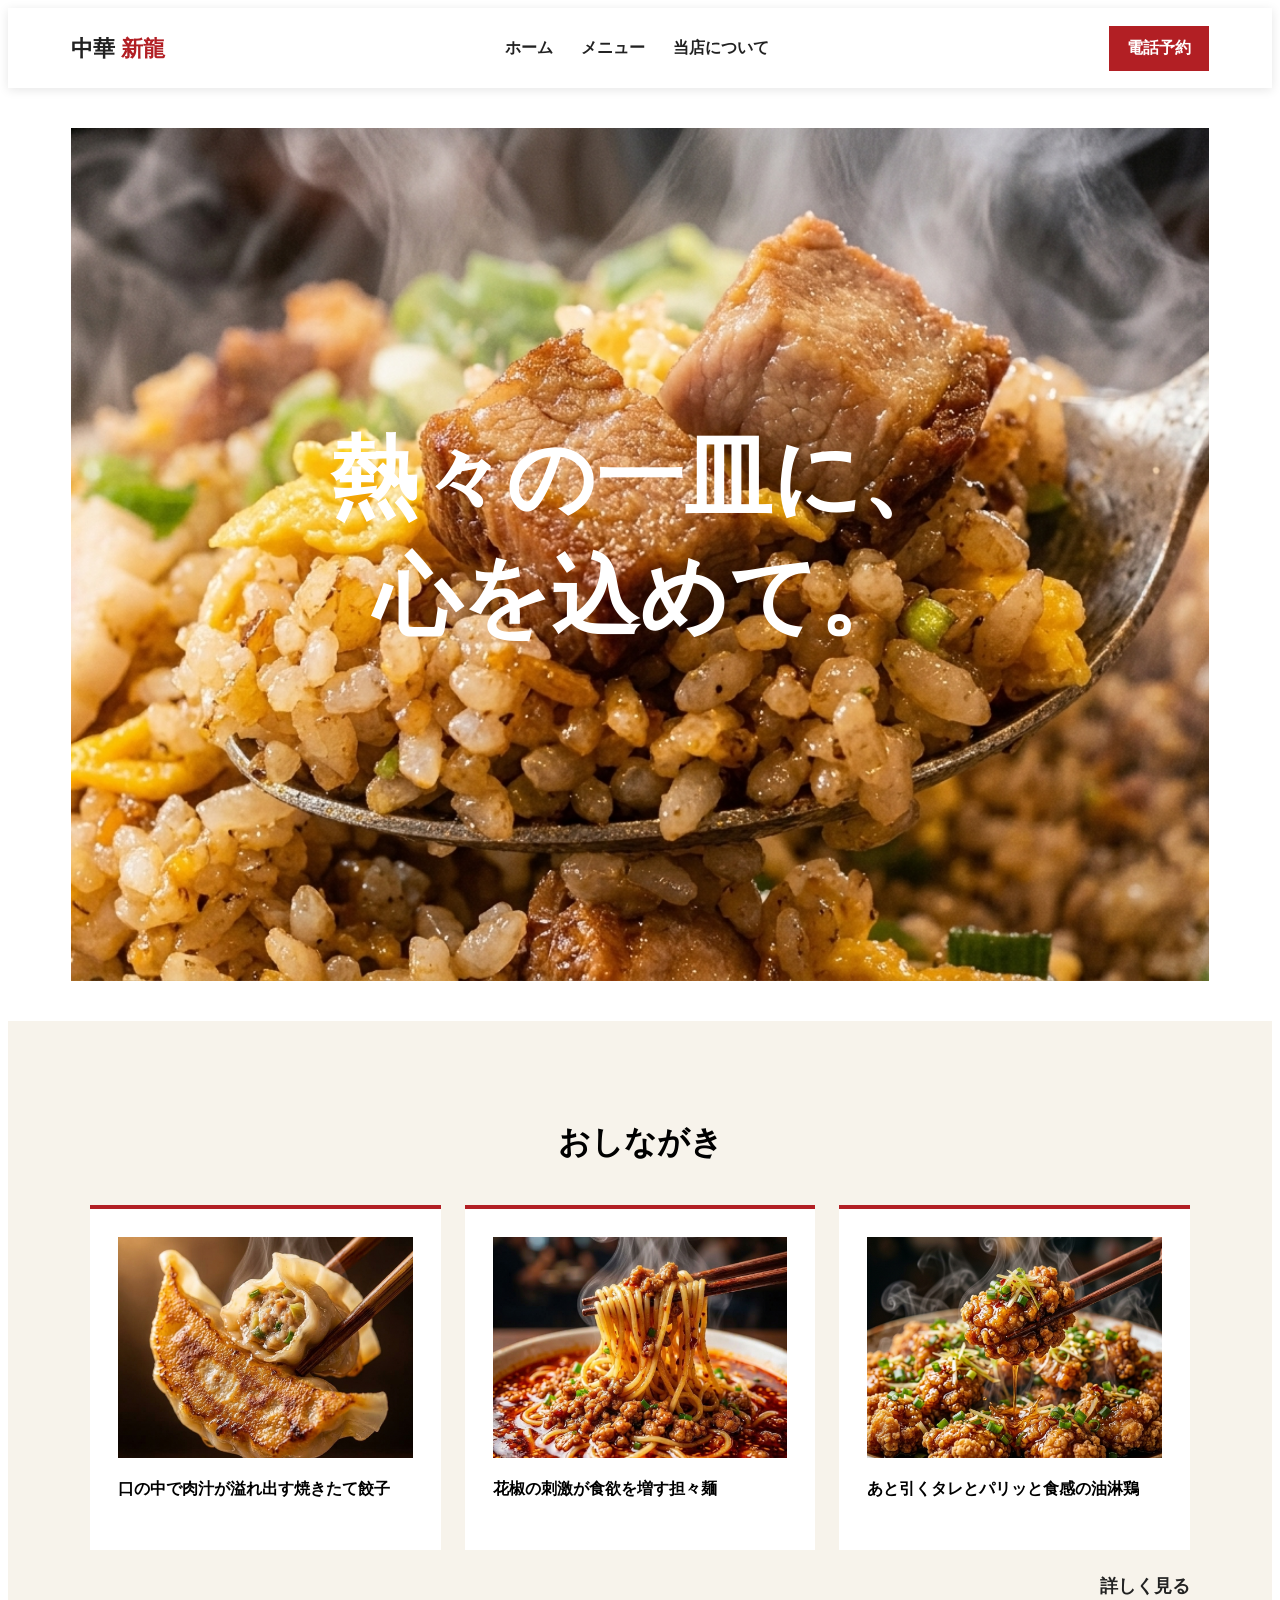
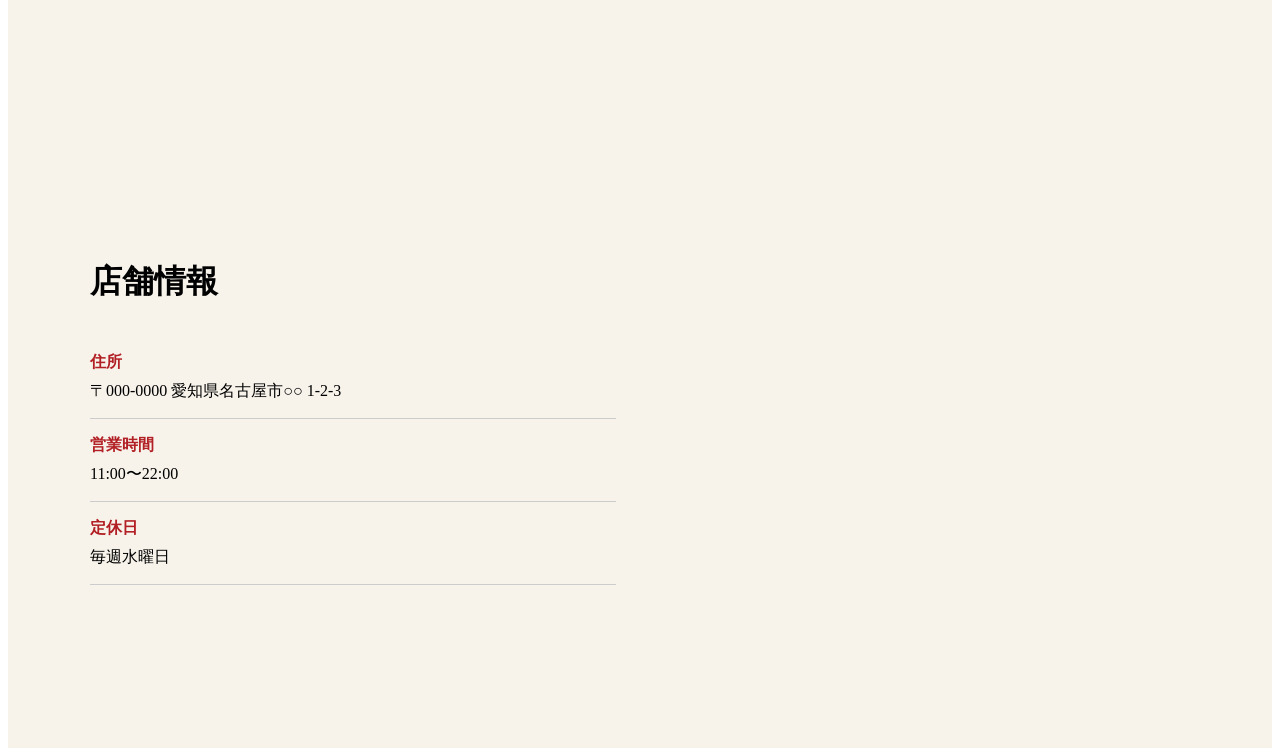
==== index.html @ a062f975 "style:「詳しく見る」を調整" ====
<!doctype html>
<html lang="ja">
  <head>
    <meta charset="UTF-8" />
    <meta name="viewport" content="width=device-width, initial-scale=1.0" />
    <title>umaichihanten</title>
    <link rel="stylesheet" href="./style.css" />
  </head>
  <body>
<header class="header">
  <div class="header__inner">
    <a class="header__logo" href="index.html">
      中華 <span>新龍</span>
    </a>

    <nav class="header__nav" aria-label="メインメニュー">
      <ul>
        <li><a href="index.html">ホーム</a></li>
        <li><a href="menu.html">メニュー</a></li>
        <li><a href="about.html">当店について</a></li>
      </ul>
    </nav>

     <a class="header__button" href="tel:0000000000">電話予約</a>
  </div>
</header>

    <section class="hero">
      <img
        class="hero__image"
        src="images/hero-chinese-food.jpeg"
        alt="湯気が立つ圧倒的チャーハン"
      />

      <div class="hero__content">
        <h1 class="hero__title">熱々の一皿に、<br />心を込めて。</h1>
      </div>
    </section>

    <section class="news" aria-labelledby="news-title">
      <div class="news__inner">
        <div class="news__heading">
          <h2 id="news-title">おしながき</h2>
        </div>

        <div class="news__list">
          <article class="news-card">
            <img
              class="news-card__image"
              src="images/card-gyoza.jpeg"
              alt="焼きたて餃子"
            />
            <p class="news-card__meta">
              <!-- <time datetime="2026-09-19">2026.09.19</time> -->
            </p>
            <h4>口の中で肉汁が溢れ出す焼きたて餃子</h4>
          </article>

          <article class="news-card">
            <img
              class="news-card__image"
              src="images/card-ramen.jpeg"
              alt="一番人気!!担々麺"
            />
            <p class="news-card__meta">
              <!-- <time datetime="2026-09-10">2026.09.10</time> -->
            </p>
            <h4>花椒の刺激が食欲を増す担々麺</h4>
          </article>

          <article class="news-card">
            <img
              class="news-card__image"
              src="images/card-yurinchi.jpeg"
              alt="タレが滴る油淋鶏"
            />
            <p class="news-card__meta">
              <!-- <time datetime="2026-09-01">2026.09.01</time> -->
            </p>
            <h4>あと引くタレとパリッと食感の油淋鶏</h4>
          </article>

        </div>
        <a href="#" class="news-list__more">詳しく見る</a>
        
      </div>
    </section>

    <section class="access" id="access">
      <div class="access__inner">
        <div class="access__info">
          <h2>店舗情報</h2>

           <dl>
        <div>
          <dt>住所</dt>
          <dd>〒000-0000 愛知県名古屋市○○ 1-2-3</dd>
        </div>

        <div>
          <dt>営業時間</dt>
          <dd>11:00〜22:00</dd>
        </div>

        <div>
          <dt>定休日</dt>
          <dd>毎週水曜日</dd>
        </div>
      </dl>
    </div>

    <div class="access__map">
      <iframe src="https://www.google.com/maps/embed?pb=!1m18!1m12!1m3!1d3261.426566615952!2d136.87895661022674!3d35.17091935772636!2m3!1f0!2f0!3f0!3m2!1i1024!2i768!4f13.1!3m3!1m2!1s0x600376e794d78b89%3A0x81f7204bf8261663!2z5ZCN5Y-k5bGL6aeF!5e0!3m2!1sja!2sjp!4v1790113007661!5m2!1sja!2sjp"
      width="600" height="450" style="border:0;" allowfullscreen="" loading="lazy" referrerpolicy="strict-origin-when-cross-origin"></iframe>
    </div>
  </div>
</section>

        </div>
      </div>
    </section>
  </body>
</html>
---- style.css ----
.hero {
 position: relative;
  width: min(90%); 
  aspect-ratio: 4 / 3;
  margin: 40px auto;
  overflow: hidden;
  color: #fff;
  text-align: center;
}


.hero__image {
  position: absolute;
  inset: 0;
  width: 100%;
  height: 100%;
  object-fit: cover;
}

.hero__content {
  position: absolute;
  inset: 0;
  z-index: 2;
  display: grid;
  place-content: center;
  padding: 24px;
  text-align: center;
}

.hero__title {
  margin: 0 0 32px;
  font-size: clamp(2.5rem, 7vw, 5.5rem);
  line-height: 1.35;
}

.news {
  padding: 100px 0;
  background: #f7f3eb;
}

.news__inner {
  width: min(90%, 1100px);
  margin: 0 auto;
}

.news__heading {
  margin-bottom: 40px;
  text-align: center;
}

.news__en {
  margin: 0 0 8px;
  color: #b21f24;
  font-size: 0.9rem;
  font-weight: bold;
  letter-spacing: 0.15em;
}

.news__heading h2 {
  margin: 0;
  font-size: 2rem;
}

.news__list {
  display: grid;
  grid-template-columns: repeat(3, 1fr);
  gap: 24px;
}

.news-card {
  padding: 28px;
  background: #fff;
  border-top: 4px solid #b21f24;
  overflow: hidden; /* 画像がカードからはみ出さないようにする */
}

.news-card__meta {
  display: flex;
  gap: 12px;
  margin: 0 0 16px;
  color: #777;
  font-size: 0.85rem;
}

.news-card__meta span {
  color: #b21f24;
  font-weight: bold;
}

.news-card h3 {
  margin: 0 0 24px;
  font-size: 1.15rem;
  line-height: 1.7;
}

.news-card__image {
  display: block;
  width: 100%;
  aspect-ratio: 4 / 3;
  object-fit: cover;
   transition: transform 0.4s ease;
}

.news-card:hover .news-card__image {
  transform: scale(1.08);
}

.news-card__body {
  padding: 28px;
}

@media (max-width: 768px) {
  .news {
    padding: 64px 0;
  }

  .news__list {
    grid-template-columns: 1fr;
  }
}

.access{
  padding: 100px 0;
  background: #f7f3eb;
}

.access__inner {
  display: grid;
   grid-template-columns: 1fr 1fr;
  gap: 48px;
  align-items: center;
  width: min(90%, 1100px);
  margin: 0 auto;
}

.access__info h2 {
  margin: 0 0 32px;
  font-size: 2rem;
}

.access__info dl {
  margin: 0;
}

.access__info dl div {
  padding: 16px 0;
  border-bottom: 1px solid #ccc;
}

.access__info dt {
  margin-bottom: 8px;
  color: #b21f24;
  font-weight: bold;
}

.access__info dd {
  margin: 0;
}

.access__map iframe {
  display: block;
  width: 100%;
  aspect-ratio: 4 / 3;
  border: 0;
}

@media (max-width: 768px) {
  .access {
    padding: 64px 0;
  }

  .access__inner {
    grid-template-columns: 1fr;
    gap: 32px;
  }
}

.header{
  position: sticky;
  top: 0;
  z-index: 1000;

  background: rgba(255, 255, 255, 0.95);
  box-shadow: 0 2px 10px rgba(0, 0, 0, 0.1);
}

.header__inner {
  display: flex;
  align-items: center;
  justify-content: space-between;

  width: min(90%, 1200px);
  min-height: 80px;
  margin: 0 auto;
}

.header__logo{
  color: #222;
  font-size: 1.4rem;
  font-weight: bold;
  text-decoration: none;
}

.header__logo span{
  color: #b21f24;
}

.header__nav ul{
  display: flex;
  gap: 28px;
  margin: 0;
  padding: 0;
  list-style: none;
}

.header__nav a {
  color: #222;
  font-weight: bold;
  text-decoration: none;
}

.header__nav a:hover {
  color: #b21f24;
}

.header__button{
  padding:12px 18px;
  background: #b21f24;
  color: #fff;
  font-weight: bold;
  text-decoration: none;
}

.news-list__more{
  display: block;
  text-align: right;
  margin-top: 24px;
  font-size: 1.1rem;
  color: #222;
  font-weight: bold;
  text-decoration: none;
}

.news-list__more:hover {
  color: #b21f24;
}
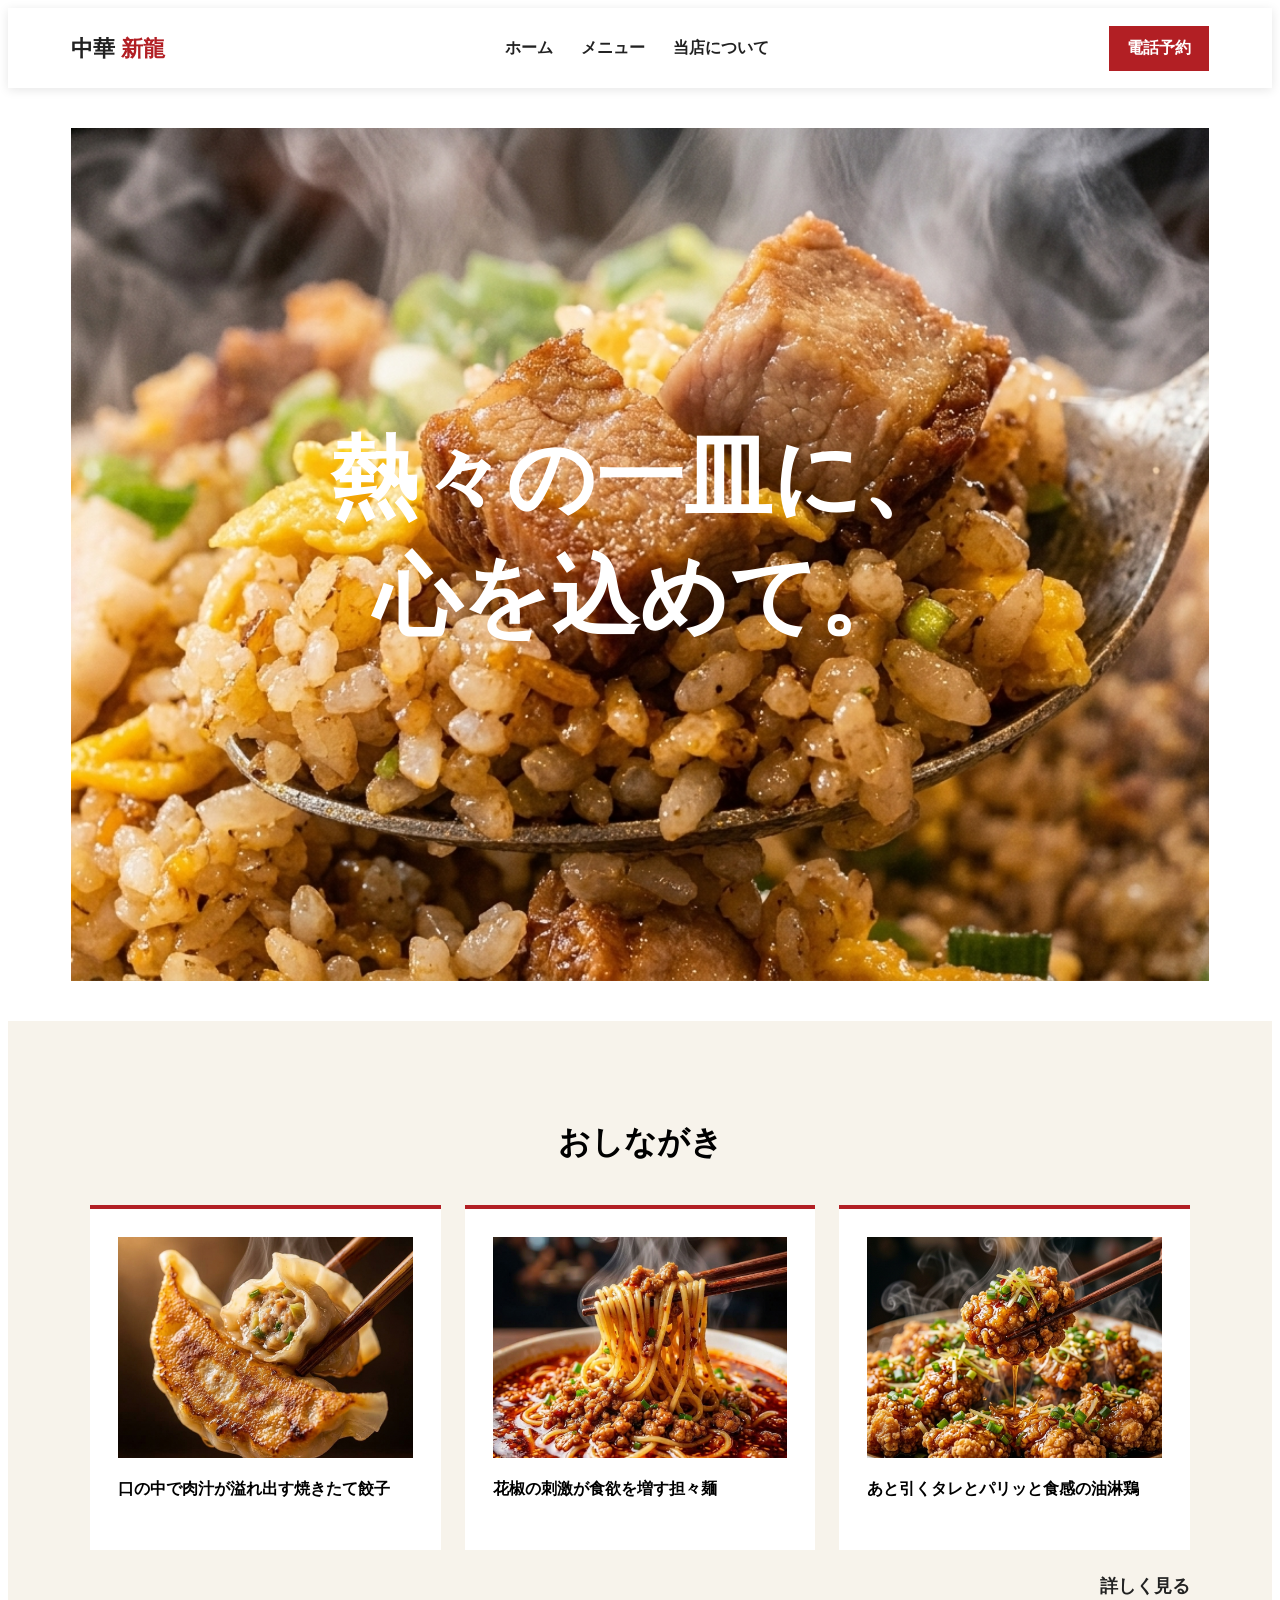
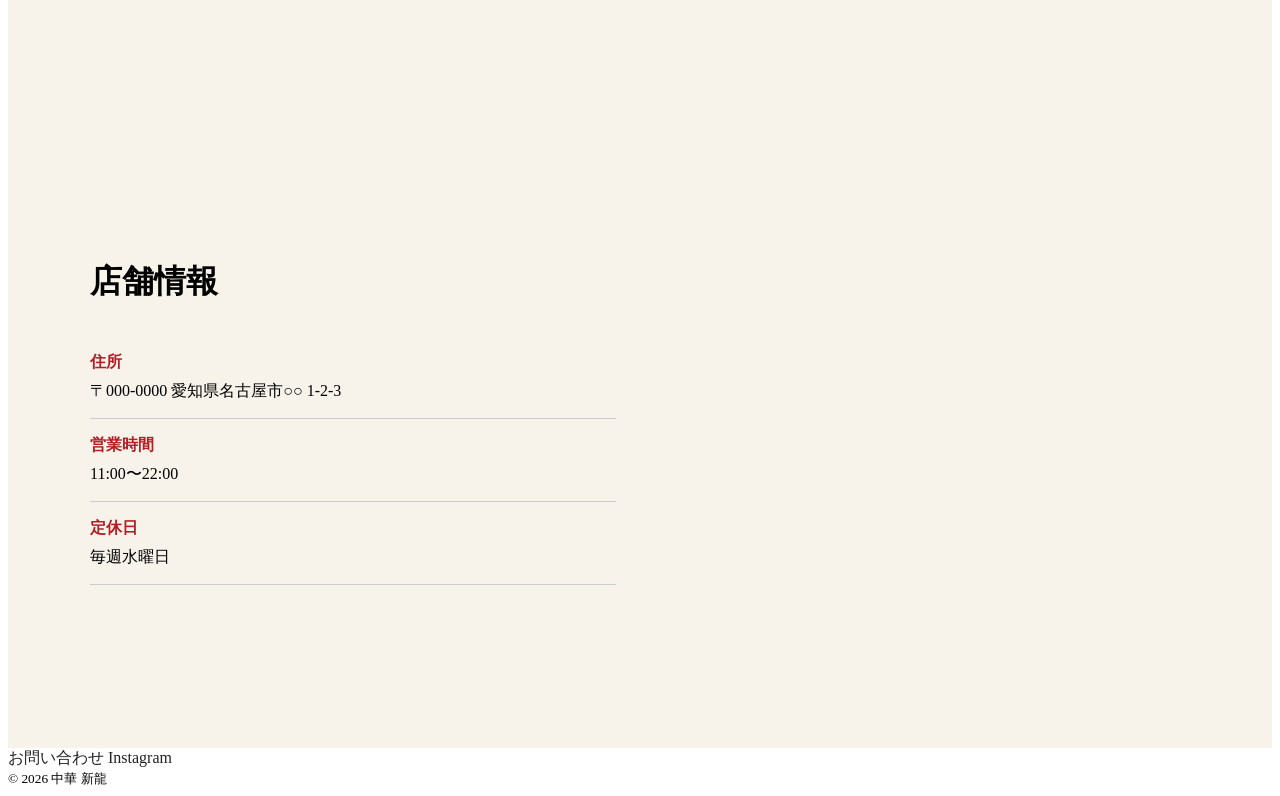
==== commit f10a6b27: "Add READEME.md" ====
--- a/index.html
+++ b/index.html
@@ -3,7 +3,7 @@
   <head>
     <meta charset="UTF-8" />
     <meta name="viewport" content="width=device-width, initial-scale=1.0" />
-    <title>umaichihanten</title>
+    <title>中華 新龍</title>
     <link rel="stylesheet" href="./style.css" />
   </head>
   <body>
@@ -51,7 +51,6 @@
               alt="焼きたて餃子"
             />
             <p class="news-card__meta">
-              <!-- <time datetime="2026-09-19">2026.09.19</time> -->
             </p>
             <h4>口の中で肉汁が溢れ出す焼きたて餃子</h4>
           </article>
@@ -63,7 +62,6 @@
               alt="一番人気!!担々麺"
             />
             <p class="news-card__meta">
-              <!-- <time datetime="2026-09-10">2026.09.10</time> -->
             </p>
             <h4>花椒の刺激が食欲を増す担々麺</h4>
           </article>
@@ -75,14 +73,13 @@
               alt="タレが滴る油淋鶏"
             />
             <p class="news-card__meta">
-              <!-- <time datetime="2026-09-01">2026.09.01</time> -->
             </p>
             <h4>あと引くタレとパリッと食感の油淋鶏</h4>
           </article>
 
         </div>
-        <a href="#" class="news-list__more">詳しく見る</a>
-        
+        <a href="menu.html" class="news-list__more">詳しく見る</a>
+
       </div>
     </section>
 
@@ -113,12 +110,29 @@
       <iframe src="https://www.google.com/maps/embed?pb=!1m18!1m12!1m3!1d3261.426566615952!2d136.87895661022674!3d35.17091935772636!2m3!1f0!2f0!3f0!3m2!1i1024!2i768!4f13.1!3m3!1m2!1s0x600376e794d78b89%3A0x81f7204bf8261663!2z5ZCN5Y-k5bGL6aeF!5e0!3m2!1sja!2sjp!4v1790113007661!5m2!1sja!2sjp"
       width="600" height="450" style="border:0;" allowfullscreen="" loading="lazy" referrerpolicy="strict-origin-when-cross-origin"></iframe>
     </div>
-  </div>
-</section>
+    </section>
 
-        </div>
+    <footer class="footer">
+      <div class="footer__inner">
+        <a class="footer__contact" href="contact.html">
+          お問い合わせ
+        </a>
+
+         <a
+       class="footer__instagram"
+       href="https://www.instagram.com/"
+       target="_blank"
+       rel="noopener">
+       Instagram
+      </a>
+     </div>
+
+    <div class="footer__bottom">
+      <small>&copy; 2026 中華 新龍</small>
+
       </div>
-    </section>
+    </footer>
+
   </body>
 </html>
 
--- a/style.css
+++ b/style.css
@@ -116,6 +116,8 @@
 
   .news__list {
     grid-template-columns: 1fr;
+    display: flex;
+    justify-content: flex-end;
   }
 }
 
@@ -233,7 +235,8 @@
 
 .news-list__more{
   display: block;
-  text-align: right;
+  width: fit-content;
+  margin-left: auto;
   margin-top: 24px;
   font-size: 1.1rem;
   color: #222;
@@ -243,4 +246,15 @@
 
 .news-list__more:hover {
   color: #b21f24;
+}
+
+.footer__contact,
+.footer__instagram {
+  color: #222;
+  text-decoration: none;
+}
+
+.footer__contact:hover,
+.footer__instagram:hover {
+  color: #e3b34d;
 }
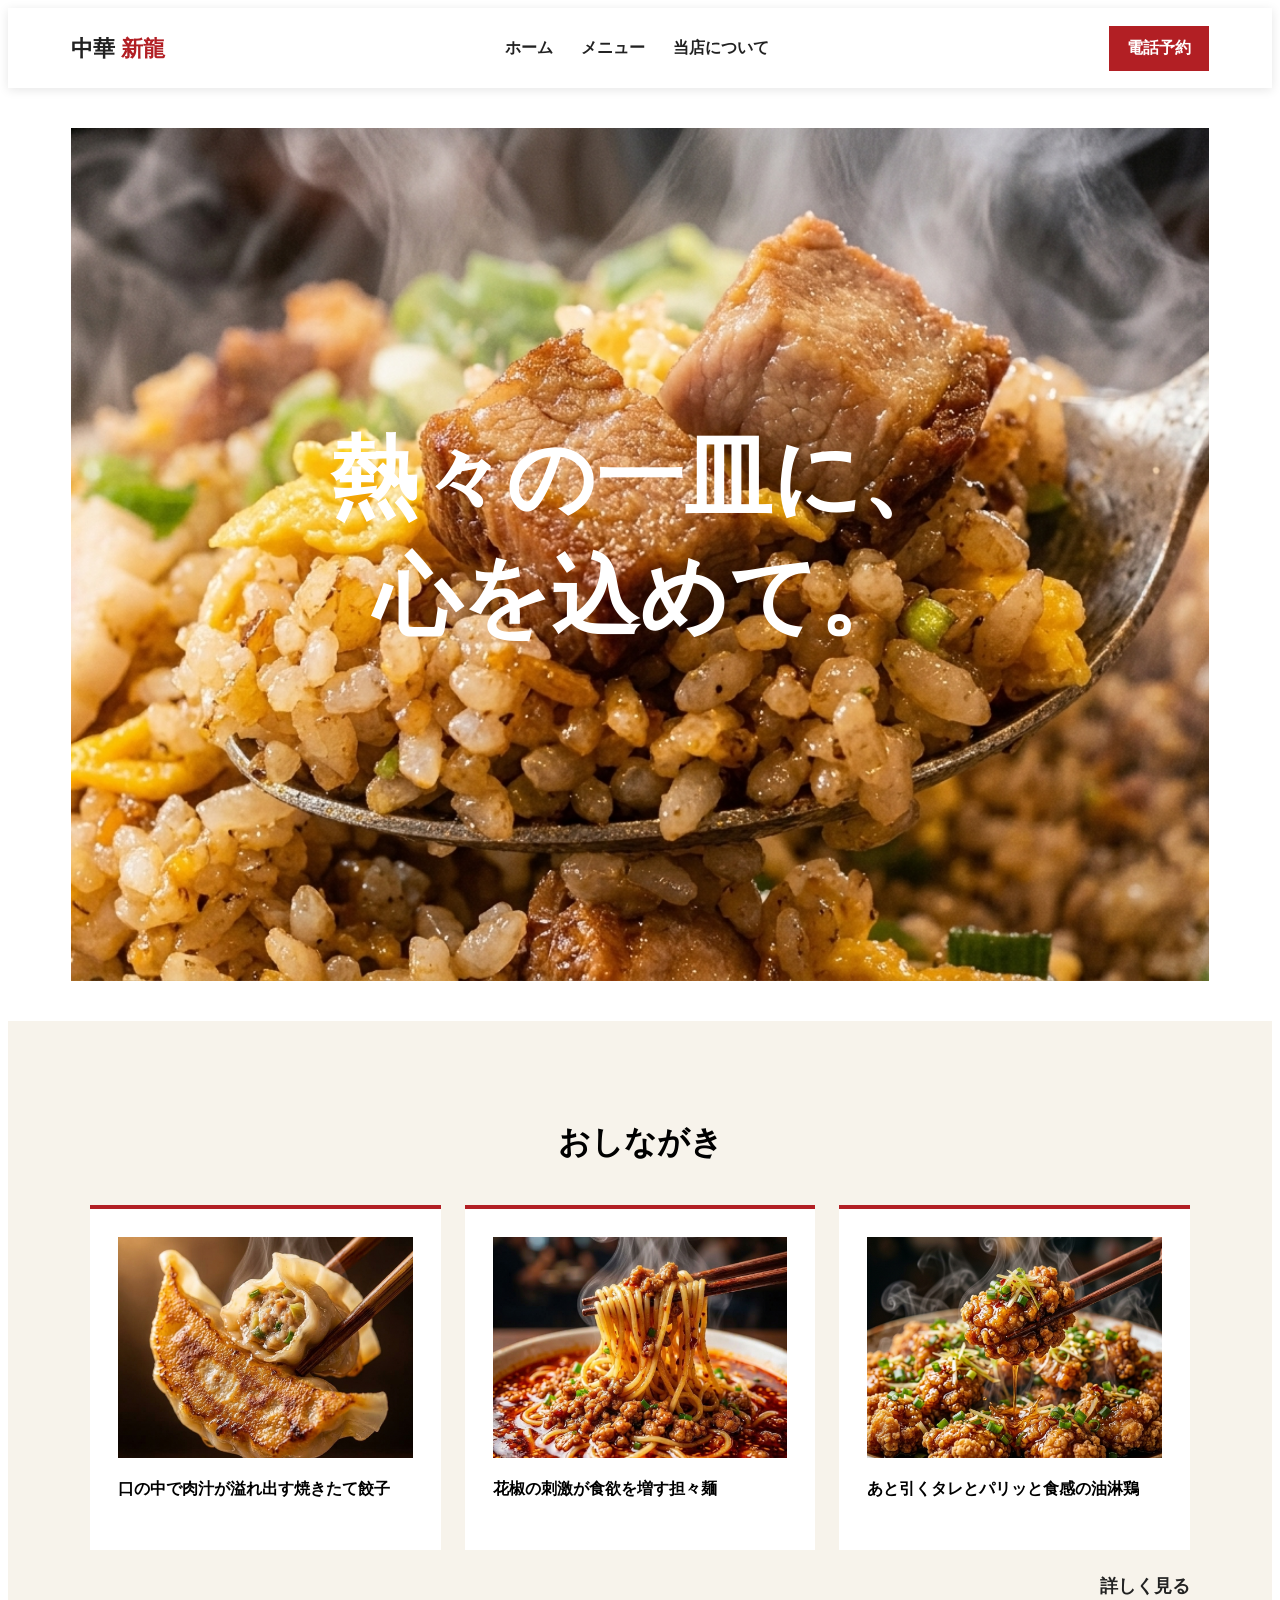
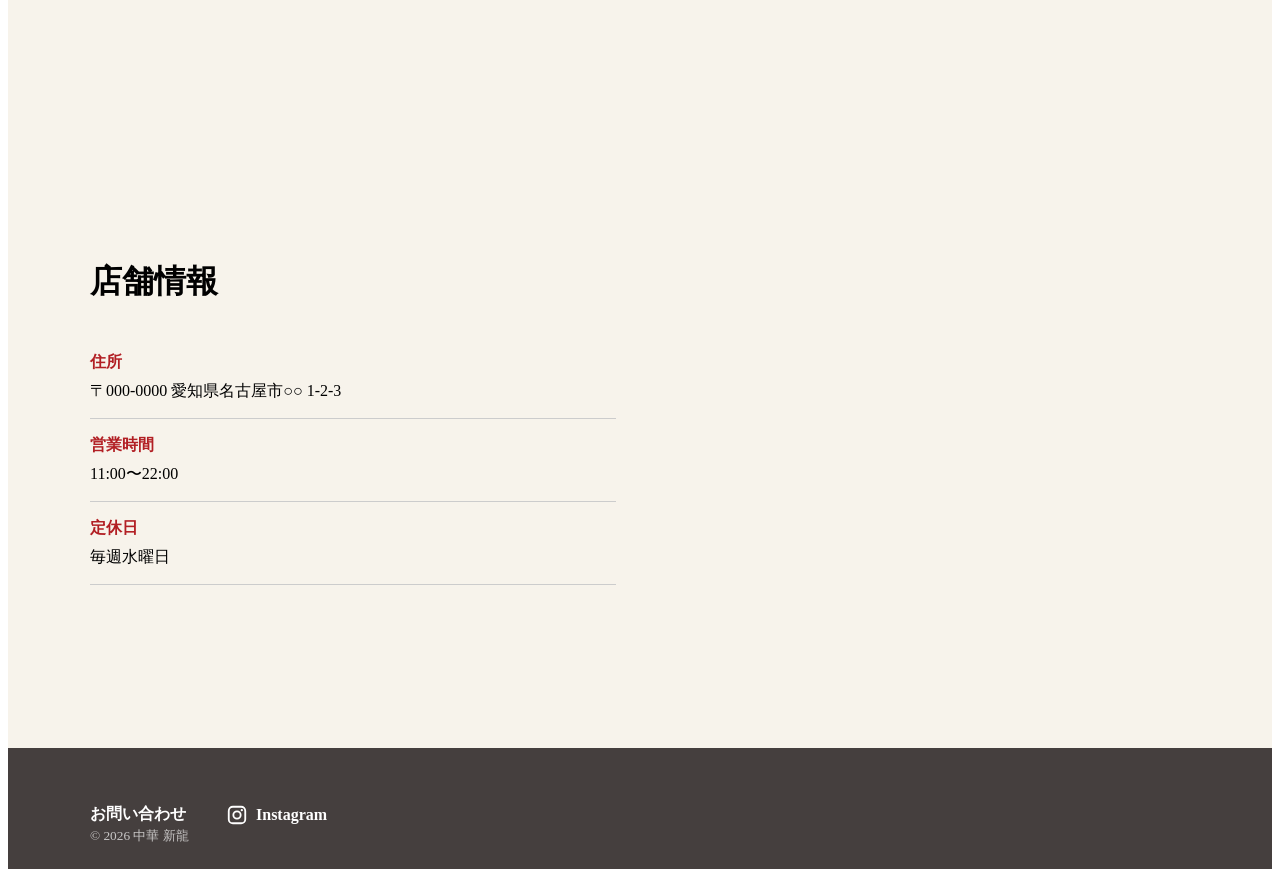
==== commit 6d13a53f: "feat:メニューの追加" ====
--- a/index.html
+++ b/index.html
@@ -113,22 +113,32 @@
     </section>
 
     <footer class="footer">
-      <div class="footer__inner">
-        <a class="footer__contact" href="contact.html">
-          お問い合わせ
-        </a>
+  <div class="footer__inner">
+    <div class="footer__links">
+      <a class="footer__link" href="contact.html">
+        お問い合わせ
+        <span aria-hidden="true"></span>
+      </a>
 
          <a
-       class="footer__instagram"
+       class="footer__link footer__instagram"
        href="https://www.instagram.com/"
        target="_blank"
        rel="noopener">
-       Instagram
+
+       <svg
+          class="footer__instagram-icon"
+          viewBox="0 0 24 24"
+          aria-hidden="true"
+        >
+         <path d="M7.5 2h9A5.5 5.5 0 0 1 22 7.5v9a5.5 5.5 0 0 1-5.5 5.5h-9A5.5 5.5 0 0 1 2 16.5v-9A5.5 5.5 0 0 1 7.5 2Zm0 2A3.5 3.5 0 0 0 4 7.5v9A3.5 3.5 0 0 0 7.5 20h9a3.5 3.5 0 0 0 3.5-3.5v-9A3.5 3.5 0 0 0 16.5 4Zm9.75 1.5a1.25 1.25 0 1 1 0 2.5 1.25 1.25 0 0 1 0-2.5ZM12 7a5 5 0 1 1 0 10 5 5 0 0 1 0-10Zm0 2a3 3 0 1 0 0 6 3 3 0 0 0 0-6Z" />
+        </svg>
+        <span>Instagram</span>
       </a>
      </div>
 
-    <div class="footer__bottom">
-      <small>&copy; 2026 中華 新龍</small>
+    <small class="footer__copyright">
+      &copy; 2026 中華 新龍</small>
 
       </div>
     </footer>
--- a/style.css
+++ b/style.css
@@ -248,13 +248,62 @@
   color: #b21f24;
 }
 
-.footer__contact,
-.footer__instagram {
-  color: #222;
-  text-decoration: none;
-}
-
-.footer__contact:hover,
-.footer__instagram:hover {
+.footer{
+  padding:56px 0 24px;
+  background:#453f3e;
+  color: #fff;
+}
+
+.footer__inner{
+  diisplay: flex;
+  align-items: center;
+  justyfy-content: space-between;
+  gap: 32px;
+
+  width: min(90%, 1100px);
+  margin: 0 auto;
+}
+
+.footer__links {
+  display: flex;
+  align-items: center;
+  gap: 32px;
+}
+
+.footer__link {
+  display: inline-flex;
+  align-items: center;
+  gap: 8px;
+
+  color: #fff;
+  font-weight: bold;
+  text-decoration: none;
+
+  transition: color 0.3s;
+}
+
+.footer__link:hover{
   color: #e3b34d;
+}
+
+.footer__instagram-icon {
+  width: 22px;
+  height: 22px;
+  fill: currentColor;
+}
+
+.footer__copyright {
+  color: rgba(255, 255, 255, 0.7);
+}
+
+@media (max-width: 600px) {
+  .footer__inner,
+  .footer__links {
+    align-items: flex-start;
+    flex-direction: column;
+  }
+
+  .footer__inner {
+    gap: 40px;
+  }
 }
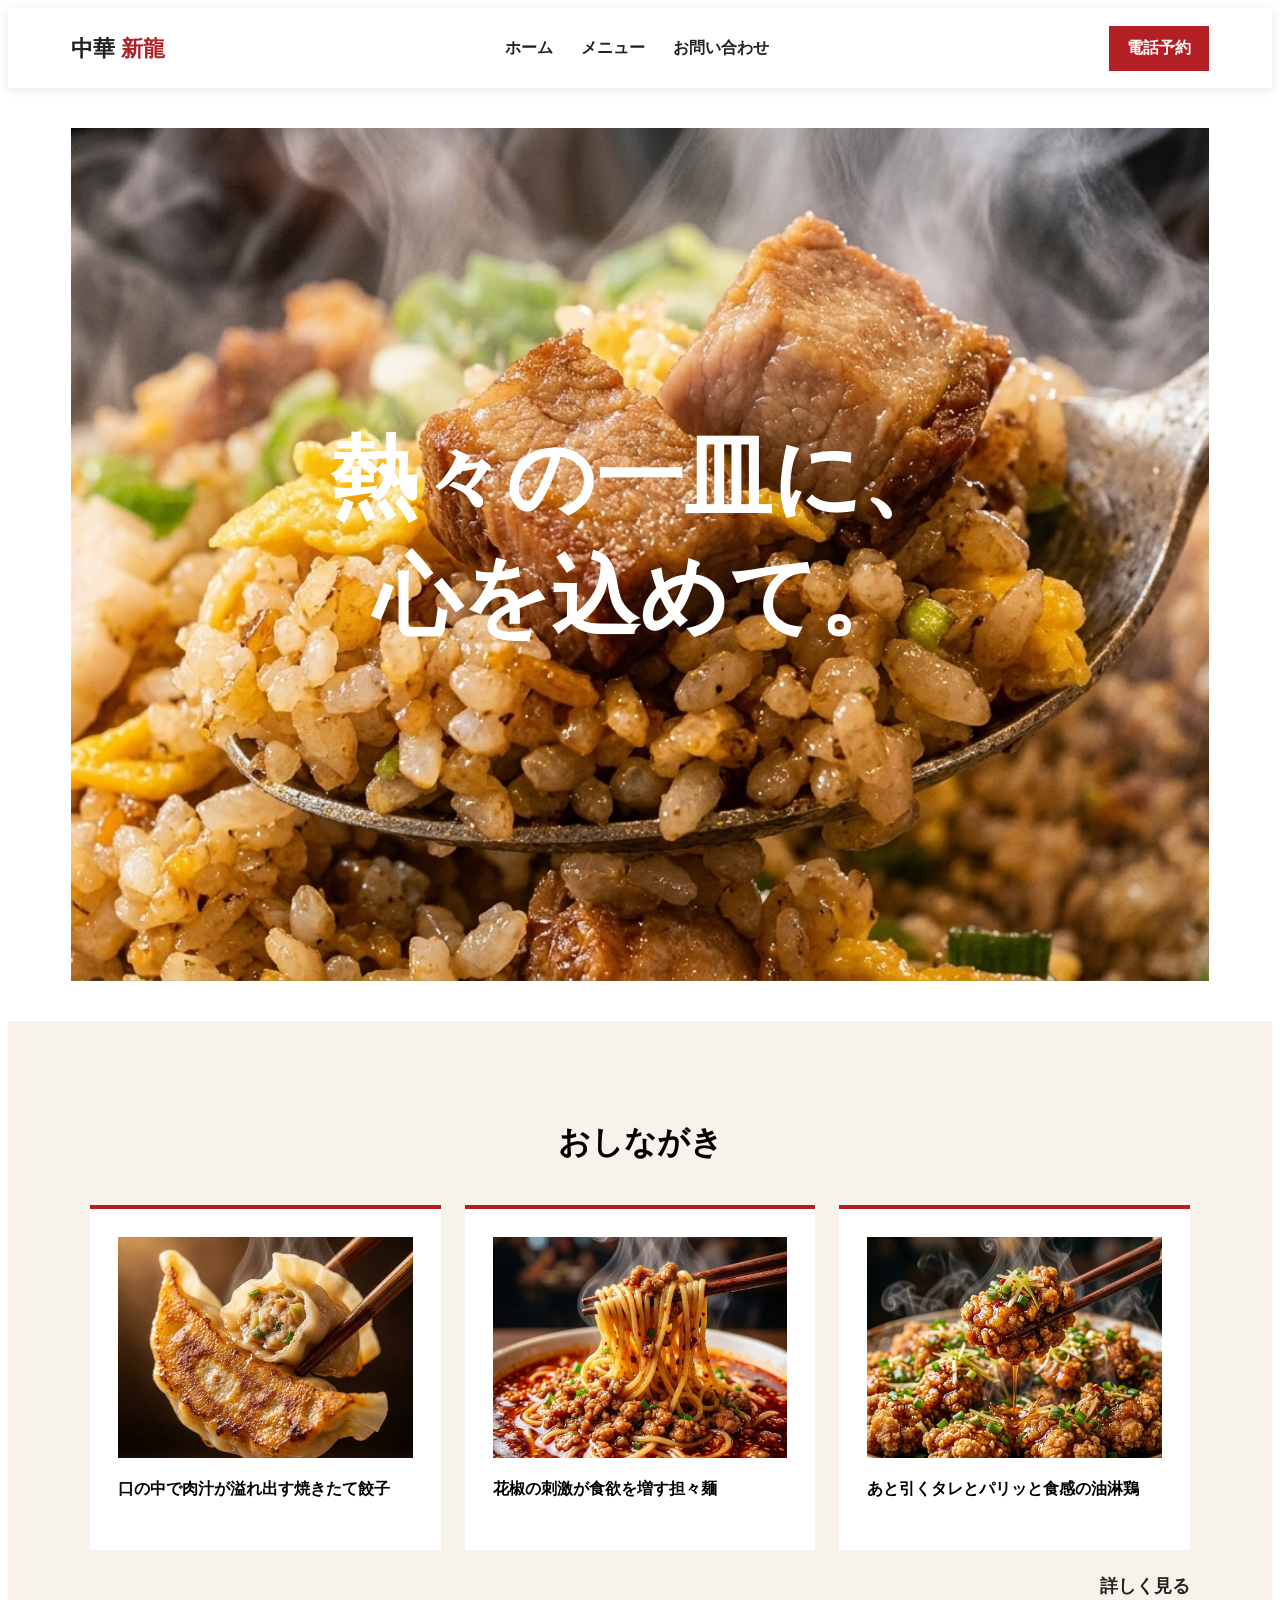
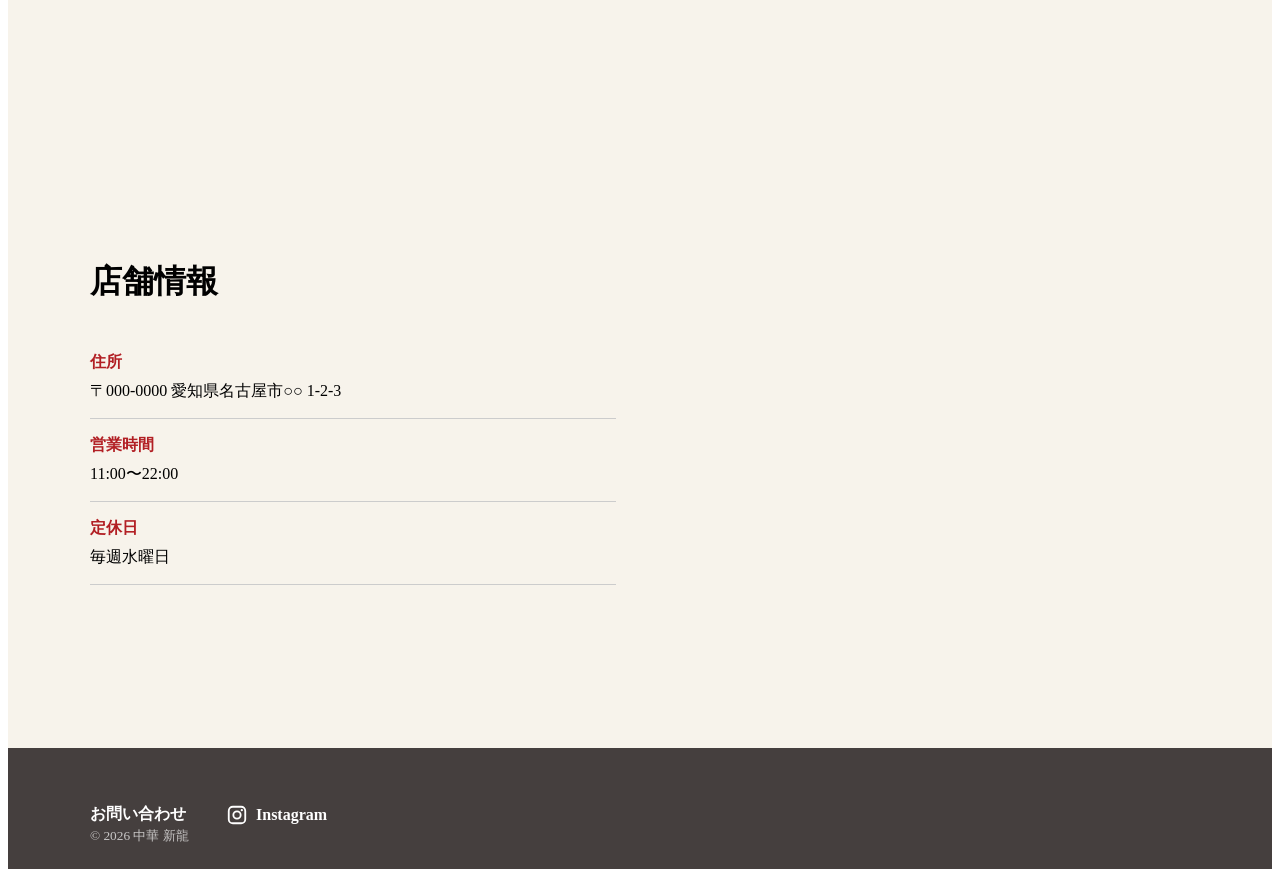
==== commit 84b9b058: "feat:お問い合わせページを作成" ====
--- a/index.html
+++ b/index.html
@@ -17,7 +17,7 @@
       <ul>
         <li><a href="index.html">ホーム</a></li>
         <li><a href="menu.html">メニュー</a></li>
-        <li><a href="about.html">当店について</a></li>
+        <li><a href="info.html">お問い合わせ</a></li>
       </ul>
     </nav>
 
--- a/style.css
+++ b/style.css
@@ -1,3 +1,7 @@
+/* ==========================================
+    トップページ（index.html）用スタイル
+   ========================================== */
+
 .hero {
  position: relative;
   width: min(90%); 
@@ -306,4 +310,129 @@
   .footer__inner {
     gap: 40px;
   }
-}+}
+
+/* ==========================================
+    メニューページ（menu.html）用スタイル
+   ========================================== */
+
+   .page-header{
+    padding:40px 0;
+    background: #b21f24;
+    color: #fff;
+    text-align: center;
+    }
+
+    .menu-category-nav ul {
+      display: flex;
+      justify-content: center;
+      gap: 16px;
+      padding: 20px;
+      list-style: none;
+      background: #fff;
+    }
+
+    .menu-category-nav a {
+      padding: 8px 16px;
+      background: #f7f3eb;
+      color: #222;
+      text-decoration: none;
+      border-radius: 20px;
+      font-weight: bold;
+    }
+
+    .menu-category-nav a:hover {
+      background: #b21f24;
+      color: #fff;
+    }
+
+    .menu-section{
+      width: min(90%, 1000px);
+      margin:60px auto;
+    }
+
+    .menu-section__title{
+      border-bottom: 2px solid #b21f24;
+      padding-bottom: 8px;
+      margin-bottom: 32px;
+      font-size: 1.8rem;
+    }
+
+    /*  メニューの2列レイアウト（Grid） */
+
+    .menu-grid{
+      display: grid;
+      grid-template-columns: repeat(auto-fill, minmax(320px, 1fr));
+      gap: 24px;
+    }
+
+    .menu-item{
+      display: flex;
+      align-items: flex-start;
+      gap: 16px;
+      background: #fff;
+      padding: 16px;
+      border-radius: 8px;
+      box-shadow: 0 2px 8px rgba(0, 0, 0, 0.05);
+    }
+
+    .menu-item__image{
+      width: 150px;
+      height: 150px;
+      flex-shrink: 0;
+      overflow: hidden;
+      border-radius: 6px;
+    }
+
+    .menu-item__image img{
+      width: 100%;
+      height: 100%;
+      object-fit: cover;
+      border-radius: 6px;
+    }
+
+    .menu-item__content{
+      flex: 1;
+    }
+
+    .menu-item__header{
+      display: flex;
+      justify-content: space-between;
+      align-items: baseline;
+      border-bottom: 1px dashed #ccc;
+      padding-bottom: 6px;
+      margin-bottom: 8px;
+    }
+
+    .menu-item__name{
+      margin: 0;
+      font-size: 1.1rem;
+    }
+
+    .menu-item__price{
+      color: #b21f24;
+      font-weight: bold;
+      font-size: 1.1rem;
+    }
+
+    .menu-item__desc{
+      margin: 0;
+      font-size: 0.85rem;
+      color: #666;
+    }
+
+    /* スマホ表示（画面幅768px以下）調整 */
+    @media(max-width: 768px){
+      .menu-grid{
+        grid-template-columns: 1fr;
+      }
+
+      .menu-item{
+        flex-direction: column;
+      }
+
+      .menu-item__image{
+        width: 100%;
+        height: 180px;
+      }
+    }
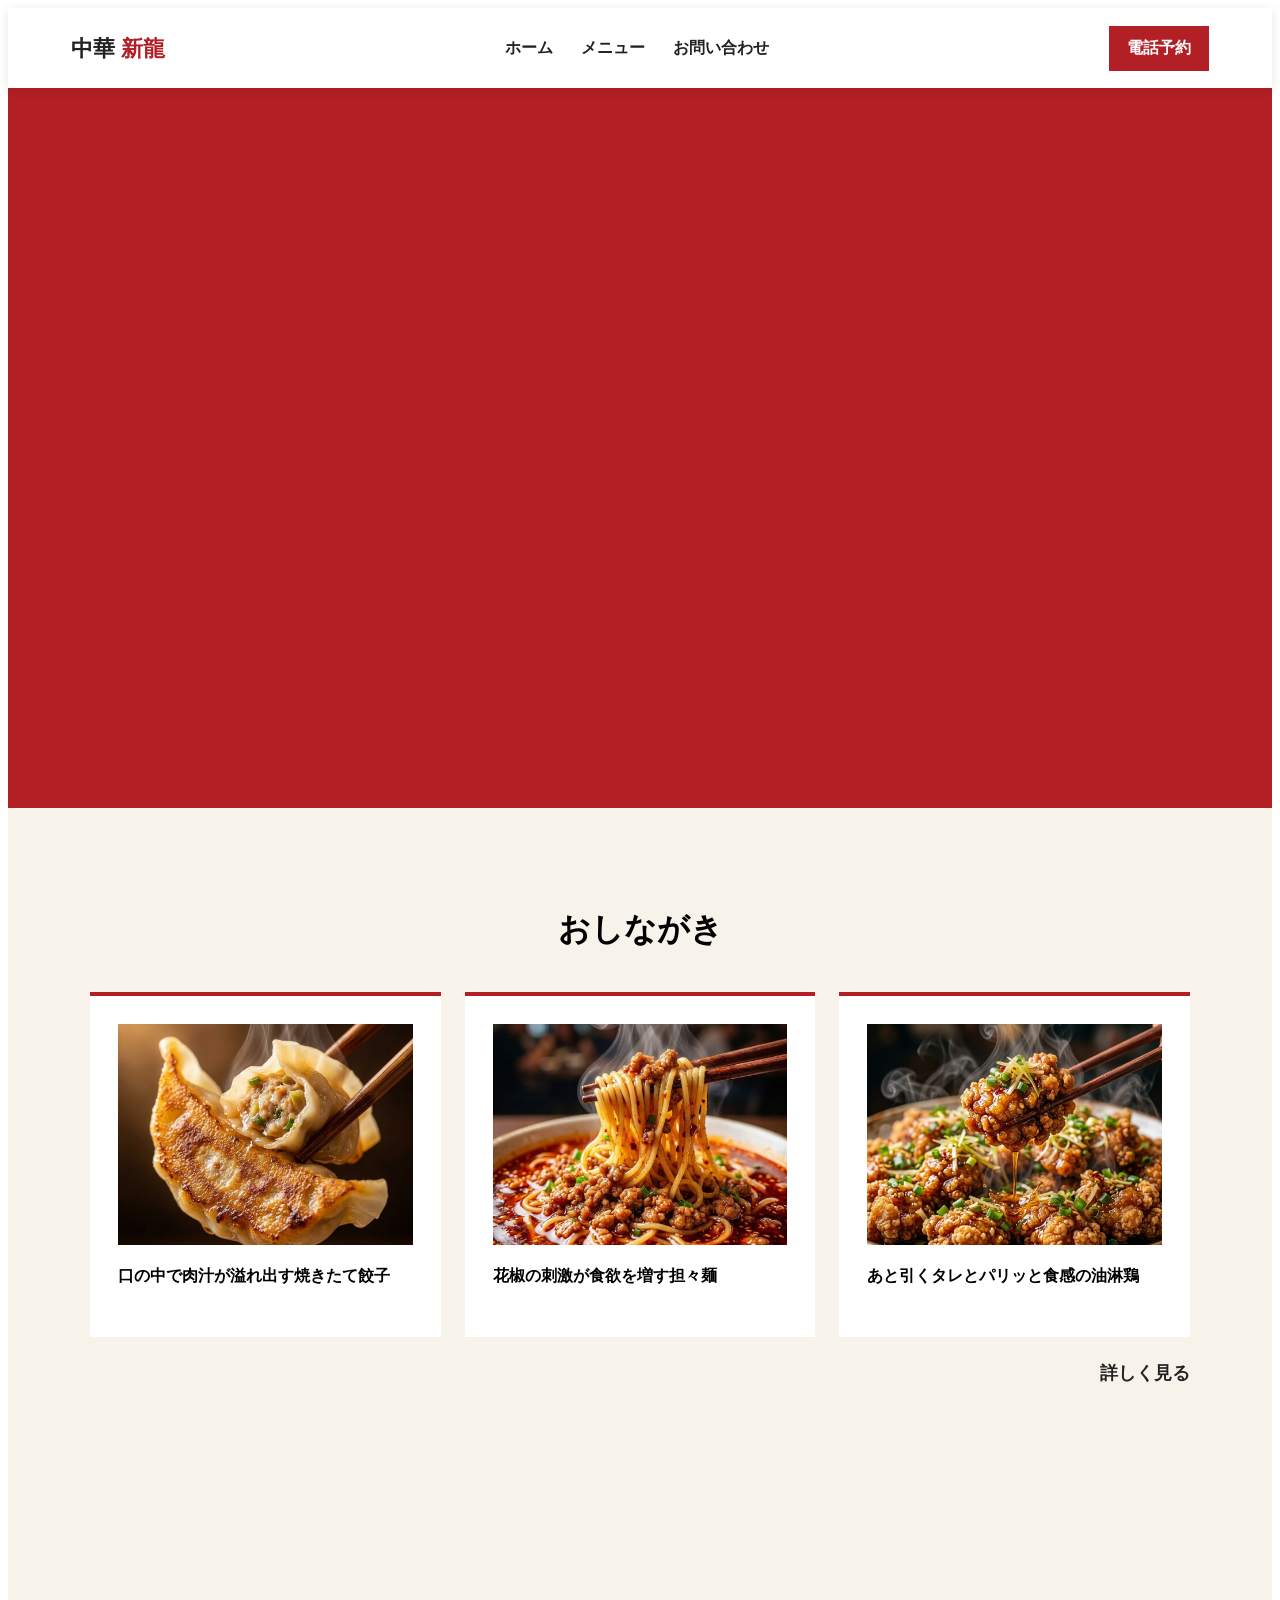
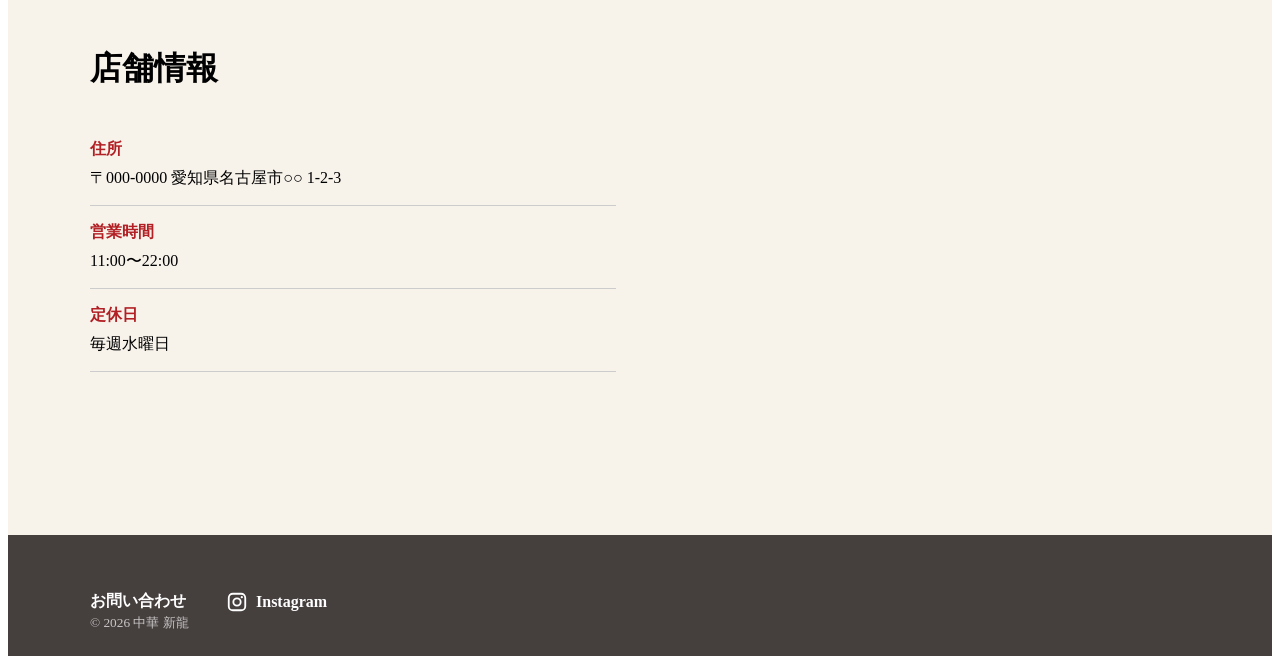
==== commit 735091ab: "style:ヒーローエリア更新" ====
--- a/index.html
+++ b/index.html
@@ -25,17 +25,30 @@
   </div>
 </header>
 
-    <section class="hero">
-      <img
-        class="hero__image"
-        src="images/hero-chinese-food.jpeg"
-        alt="湯気が立つ圧倒的チャーハン"
-      />
+    <section class="hero" id="hero">
+      <video class="hero__video" id="heroVideo" autoplay muted playsinline>
+        <source src="videos/fried-rice.mp4" type="video/mp4">
+      </video>
 
-      <div class="hero__content">
+      <div class="hero__image-wrapper">
+        <img class="hero__image" src="images/hero-chinese-food.jpeg" alt="絶品パラパラ炒飯">
+      </div>
+
+      <div class="hero__curtain" id="heroCurtain"></div>
+
+      <div class="hero__content" id="heroContent">
+        <h1 class="hero__title">
+          <span class="hero__sub">熱々の一皿に、</span>
+          心を込めて
+        </h1>
+      </div>
+    </section>
+
+
+      <!-- <div class="hero__content">
         <h1 class="hero__title">熱々の一皿に、<br />心を込めて。</h1>
       </div>
-    </section>
+    </section> -->
 
     <section class="news" aria-labelledby="news-title">
       <div class="news__inner">
@@ -143,6 +156,7 @@
       </div>
     </footer>
 
+    <script src="./script.js"></script>
   </body>
 </html>
 
--- a/style.css
+++ b/style.css
@@ -3,38 +3,103 @@
    ========================================== */
 
 .hero {
- position: relative;
-  width: min(90%); 
-  aspect-ratio: 4 / 3;
-  margin: 40px auto;
+  position: relative;
+  width: 100%;
+  height: 80vh;
+  min-height: 500px;
   overflow: hidden;
-  color: #fff;
-  text-align: center;
-}
-
-
-.hero__image {
+  background-color: #b21f24;
+}
+
+.hero__video,
+.hero__image-wrapper {
   position: absolute;
   inset: 0;
   width: 100%;
   height: 100%;
+}
+
+.hero__video{
   object-fit: cover;
+  z-index: 1;
+}
+
+.hero__image-wrapper{
+  z-index: 2;
+  opacity: 0;
+  transition: opacity 0.5s ease;
+}
+
+.hero__image{
+  width: 100%;
+  height: 100%;
+  object-fit: cover;
+  transform: scale(1);
+}
+
+.hero.is-finished .hero__image-wrapper{
+  opacity: 1;
+}
+
+.hero.is-finished .hero__image{
+  animation: zoomIn 8s ease-out forwards;
+}
+
+@keyframes zoomIn{
+  0%{ transform: scale(1.1); }
+  100%{ transform: scale(1); }
+}
+
+.hero__curtain{
+  position: absolute;
+  inset: 0;
+  background-color: #b21f24;
+  z-index: 3;
+  transform: translateY(-100%);
+  pointer-events: none;
+}
+
+.hero.is-transitioning .hero__curtain{
+  animation: curtainSlide 1s cubic-bezier(0.77, 0, 0.175, 1) forwards;
+}
+
+@keyframes curtainSlide{
+ 0% { transform: translateY(-100%); }
+ 40% { transform: translateY(0%); }   /* 40%〜60%の間で画面を完全に覆う */
+ 60% { transform: translateY(0%); }
+ 100% { transform: translateY(100%); } /* 下へ抜ける */
 }
 
 .hero__content {
   position: absolute;
   inset: 0;
-  z-index: 2;
-  display: grid;
-  place-content: center;
-  padding: 24px;
+  z-index: 4;
+  display: flex;
+  align-items: center;
+  justify-content: center;
   text-align: center;
+  color: #fff;
+  opacity: 0;
+  transform: translateY(20px);
+  transition: opacity 1s ease 0.4s, transform 1s ease 0.4s;
+}
+
+.hero.is-finished .hero__content{
+  opacity: 1;
+  transform: translateY(0);
+}
+
+.hero__sub{
+  display: block;
+  font-size: 1.2rem;
+  margin-bottom: 12px;
+  letter-spacing: 0.1em;
 }
 
 .hero__title {
-  margin: 0 0 32px;
-  font-size: clamp(2.5rem, 7vw, 5.5rem);
-  line-height: 1.35;
+  font-size: clamp(2rem, 5vw, 4rem);
+  font-weight: bold;
+  text-shadow: 0 2px 10px rgba(0,0,0,0.5);
 }
 
 .news {
@@ -435,4 +500,158 @@
         width: 100%;
         height: 180px;
       }
-    }+    }
+
+    /* ==========================================
+    お問い合わせページ（contact.html）用スタイル
+   ========================================== */
+
+   .contact-section{
+    padding: 60px 0 100px;
+    background-color: #f7f3eb;
+   }
+
+   .contact-inner{
+    width: min(90%, 800px);
+    margin: 0 auto;
+   }
+
+   .contact-lead{
+    text-align: center;
+    margin-bottom: 48px;
+   }
+
+   .contact-lead h2{
+    font-size: 1.2rem;
+    color: #b21f24;
+    margin-bottom: 12px;
+   }
+
+   .contact-lead__thanks{
+    font-size: 2rem;
+    font-weight: bold;
+    color: #b21f24;
+    margin-bottom: 24px;
+   }
+
+   .contact-lead__note{
+    font-size: 0.95rem;
+    line-height: 1.8;
+    color: #333;
+    margin-bottom: 16px;
+   }
+
+   .contact-lead__required{
+    font-size: 0.9rem;
+    font-weight: bold;
+    color: #555;
+   }
+
+   .contact-lead__required span,
+   .required{
+    color: #b21f24;
+    margin-left: 2px;
+   }
+
+   .contact-form{
+    display: flex;
+    flex-direction: column;
+    gap: 20px;
+   }
+
+   .form-group{
+    display: flex;
+    align-items: center;
+   }
+
+   .form-label{
+    width: 240px;
+    flex-shrink: 0;
+    font-weight: bold;
+    font-size: 0.95rem;
+    color: #222;
+    padding-right: 16px;
+   }
+
+   .form-control{
+    flex: 1;
+   }
+
+   .form-control input[type="text"],
+   .form-control input[type="email"],
+   .form-control input[type="tel"],
+   .form-control select,
+   .form-control textarea{
+    width: 100%;
+    padding: 12px 16px;
+    font-size: 1rem;
+    border: 1px solid #ddd;
+    border-radius: 8px;
+    background-color: #fff;
+    box-sizing: border-box;
+    outline: none;
+    transition: border-color 0.2s;
+   }
+
+   .form-control input:focus,
+   .form-control select:focus,
+   .form-control textarea:focus{
+    border-color: #b21f24;
+   }
+
+   .form-control input[type="file"]{
+    font-size: 0.9rem;
+   }
+
+   .form-submit{
+    margin-top: 32px;
+    text-align: center;
+   }
+
+   .submit-button{
+    display: inline-flex;
+    align-items: center;
+    justify-content: center;
+    gap: 12px;
+    width: min(100%, 400px);
+    padding: 16px 24px;
+    background-color: #000;
+    color: #fff;
+    font-size: 1.1rem;
+    font-weight: bold;
+    border: none;
+    border-radius: 40px;
+    cursor: pointer;
+    transition: opacity 0.3s;
+   }
+
+   .submit-button:hover{
+    opacity: 0.85;
+   }
+
+   .submit-note {
+    margin-top: 16px;
+    font-size: 0.8rem;
+    color: #b21f24;
+   }
+  
+   @media(max-width: 768px){
+    .contact-lead__thanks{
+      font-size: 1.5rem;
+    }
+
+    .form-group{
+      flex-direction: column;
+      align-items: flex-start;
+      gap: 8px;
+    }
+
+    .form-label{
+      width: 100%;
+      padding-right: 0;
+    }
+
+    .form-control{
+      width: 100%;
+    }
+   }
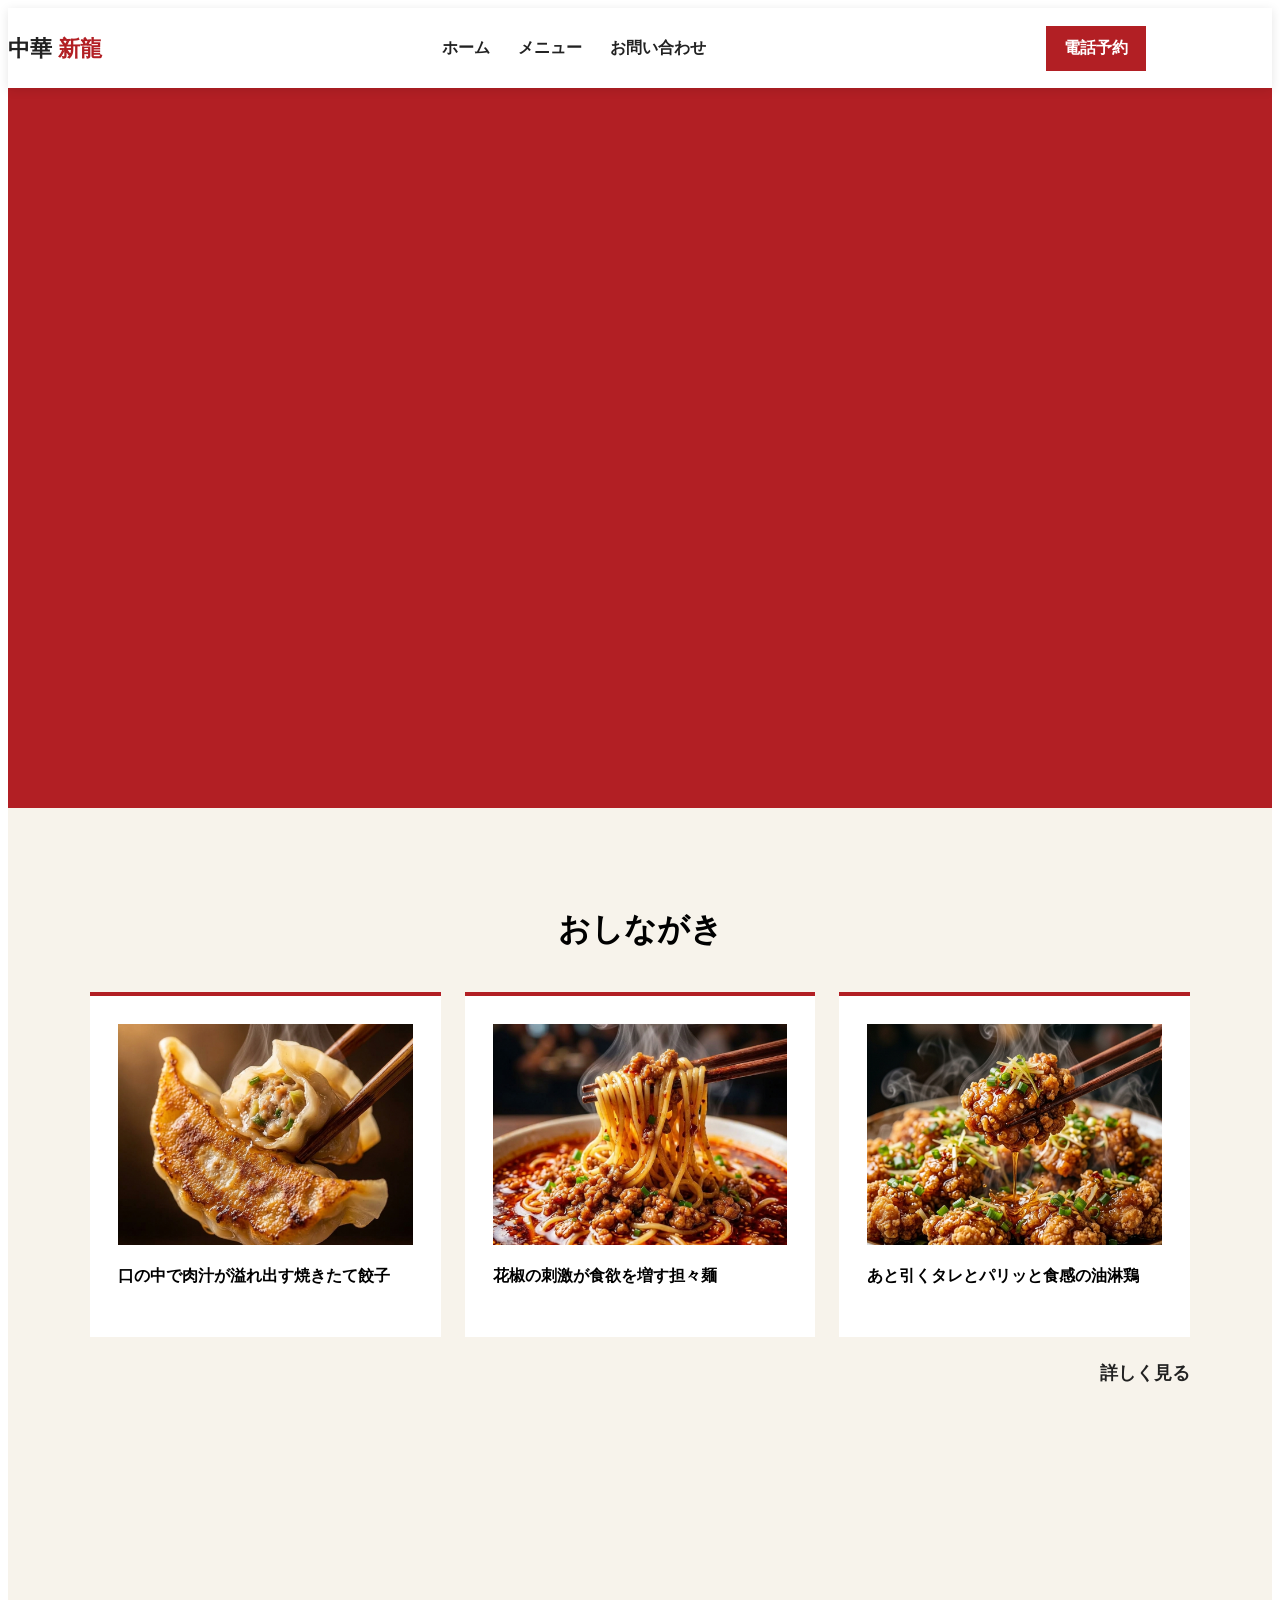
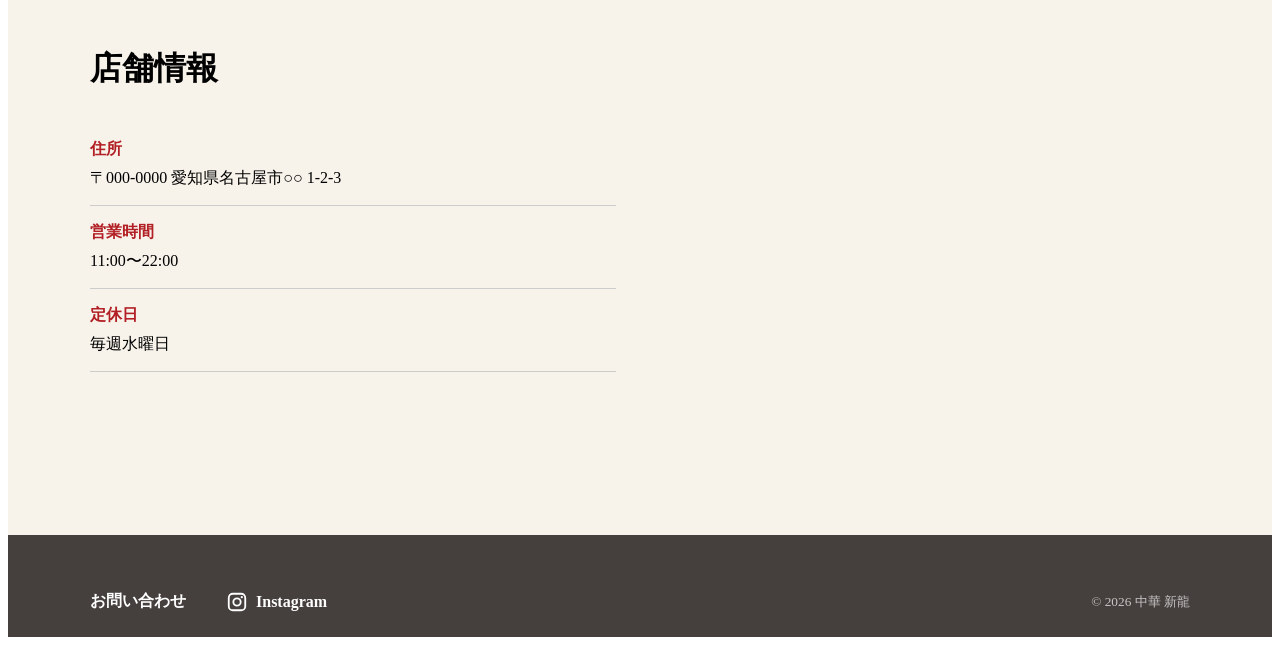
==== commit adf1dfc4: "style:レスポンシブ対応(ヘッダー,トップページ)" ====
--- a/index.html
+++ b/index.html
@@ -5,6 +5,11 @@
     <meta name="viewport" content="width=device-width, initial-scale=1.0" />
     <title>中華 新龍</title>
     <link rel="stylesheet" href="./style.css" />
+
+    <link rel="icon" type="image/png" href="./images/favicon.png">
+    <link rel="apple-touch-icon" href="./images/favicon.png">
+
+
   </head>
   <body>
 <header class="header">
--- a/style.css
+++ b/style.css
@@ -19,38 +19,42 @@
   height: 100%;
 }
 
-.hero__video{
+.hero__video {
   object-fit: cover;
   z-index: 1;
 }
 
-.hero__image-wrapper{
+.hero__image-wrapper {
   z-index: 2;
   opacity: 0;
   transition: opacity 0.5s ease;
 }
 
-.hero__image{
+.hero__image {
   width: 100%;
   height: 100%;
   object-fit: cover;
   transform: scale(1);
 }
 
-.hero.is-finished .hero__image-wrapper{
+.hero.is-finished .hero__image-wrapper {
   opacity: 1;
 }
 
-.hero.is-finished .hero__image{
+.hero.is-finished .hero__image {
   animation: zoomIn 8s ease-out forwards;
 }
 
-@keyframes zoomIn{
-  0%{ transform: scale(1.1); }
-  100%{ transform: scale(1); }
-}
-
-.hero__curtain{
+@keyframes zoomIn {
+  0% {
+    transform: scale(1.1);
+  }
+  100% {
+    transform: scale(1);
+  }
+}
+
+.hero__curtain {
   position: absolute;
   inset: 0;
   background-color: #b21f24;
@@ -59,15 +63,23 @@
   pointer-events: none;
 }
 
-.hero.is-transitioning .hero__curtain{
+.hero.is-transitioning .hero__curtain {
   animation: curtainSlide 1s cubic-bezier(0.77, 0, 0.175, 1) forwards;
 }
 
-@keyframes curtainSlide{
- 0% { transform: translateY(-100%); }
- 40% { transform: translateY(0%); }   /* 40%〜60%の間で画面を完全に覆う */
- 60% { transform: translateY(0%); }
- 100% { transform: translateY(100%); } /* 下へ抜ける */
+@keyframes curtainSlide {
+  0% {
+    transform: translateY(-100%);
+  }
+  40% {
+    transform: translateY(0%);
+  } /* 40%〜60%の間で画面を完全に覆う */
+  60% {
+    transform: translateY(0%);
+  }
+  100% {
+    transform: translateY(100%);
+  } /* 下へ抜ける */
 }
 
 .hero__content {
@@ -81,15 +93,17 @@
   color: #fff;
   opacity: 0;
   transform: translateY(20px);
-  transition: opacity 1s ease 0.4s, transform 1s ease 0.4s;
-}
-
-.hero.is-finished .hero__content{
+  transition:
+    opacity 1s ease 0.4s,
+    transform 1s ease 0.4s;
+}
+
+.hero.is-finished .hero__content {
   opacity: 1;
   transform: translateY(0);
 }
 
-.hero__sub{
+.hero__sub {
   display: block;
   font-size: 1.2rem;
   margin-bottom: 12px;
@@ -99,7 +113,7 @@
 .hero__title {
   font-size: clamp(2rem, 5vw, 4rem);
   font-weight: bold;
-  text-shadow: 0 2px 10px rgba(0,0,0,0.5);
+  text-shadow: 0 2px 10px rgba(0, 0, 0, 0.5);
 }
 
 .news {
@@ -167,7 +181,7 @@
   width: 100%;
   aspect-ratio: 4 / 3;
   object-fit: cover;
-   transition: transform 0.4s ease;
+  transition: transform 0.4s ease;
 }
 
 .news-card:hover .news-card__image {
@@ -180,24 +194,29 @@
 
 @media (max-width: 768px) {
   .news {
-    padding: 64px 0;
+    padding: 40px 0;
   }
 
   .news__list {
-    grid-template-columns: 1fr;
     display: flex;
-    justify-content: flex-end;
-  }
-}
-
-.access{
+    flex-direction: column;
+    gap: 20px;
+  }
+
+  .news-list__more{
+    margin: 20px auto 0;
+    text-align: center;
+  }
+}
+
+.access {
   padding: 100px 0;
   background: #f7f3eb;
 }
 
 .access__inner {
   display: grid;
-   grid-template-columns: 1fr 1fr;
+  grid-template-columns: 1fr 1fr;
   gap: 48px;
   align-items: center;
   width: min(90%, 1100px);
@@ -246,7 +265,7 @@
   }
 }
 
-.header{
+.header {
   position: sticky;
   top: 0;
   z-index: 1000;
@@ -262,21 +281,21 @@
 
   width: min(90%, 1200px);
   min-height: 80px;
-  margin: 0 auto;
-}
-
-.header__logo{
+}
+
+.header__logo {
   color: #222;
   font-size: 1.4rem;
   font-weight: bold;
   text-decoration: none;
-}
-
-.header__logo span{
-  color: #b21f24;
-}
-
-.header__nav ul{
+  white-space: nowrap; /* 折り返しを防止 */
+}
+
+.header__logo span {
+  color: #b21f24;
+}
+
+.header__nav ul {
   display: flex;
   gap: 28px;
   margin: 0;
@@ -294,15 +313,16 @@
   color: #b21f24;
 }
 
-.header__button{
-  padding:12px 18px;
+.header__button {
+  padding: 12px 18px;
   background: #b21f24;
   color: #fff;
   font-weight: bold;
   text-decoration: none;
-}
-
-.news-list__more{
+  font-size: 1rem;
+}
+
+.news-list__more {
   display: block;
   width: fit-content;
   margin-left: auto;
@@ -317,16 +337,16 @@
   color: #b21f24;
 }
 
-.footer{
-  padding:56px 0 24px;
-  background:#453f3e;
+.footer {
+  padding: 56px 0 24px;
+  background: #453f3e;
   color: #fff;
 }
 
-.footer__inner{
-  diisplay: flex;
+.footer__inner {
+  display: flex;
   align-items: center;
-  justyfy-content: space-between;
+  justify-content: space-between;
   gap: 32px;
 
   width: min(90%, 1100px);
@@ -351,7 +371,7 @@
   transition: color 0.3s;
 }
 
-.footer__link:hover{
+.footer__link:hover {
   color: #e3b34d;
 }
 
@@ -365,7 +385,301 @@
   color: rgba(255, 255, 255, 0.7);
 }
 
-@media (max-width: 600px) {
+/* ==========================================
+    メニューページ（menu.html）用スタイル
+   ========================================== */
+
+.page-header {
+  padding: 40px 0;
+  background: #b21f24;
+  color: #fff;
+  text-align: center;
+}
+
+.menu-category-nav ul {
+  display: flex;
+  justify-content: center;
+  gap: 16px;
+  padding: 20px;
+  list-style: none;
+  background: #fff;
+}
+
+.menu-category-nav a {
+  padding: 8px 16px;
+  background: #f7f3eb;
+  color: #222;
+  text-decoration: none;
+  border-radius: 20px;
+  font-weight: bold;
+}
+
+.menu-category-nav a:hover {
+  background: #b21f24;
+  color: #fff;
+}
+
+.menu-section {
+  width: min(90%, 1000px);
+  margin: 60px auto;
+}
+
+.menu-section__title {
+  border-bottom: 2px solid #b21f24;
+  padding-bottom: 8px;
+  margin-bottom: 32px;
+  font-size: 1.8rem;
+}
+
+/*  メニューの2列レイアウト（Grid） */
+
+.menu-grid {
+  display: grid;
+  grid-template-columns: repeat(auto-fill, minmax(320px, 1fr));
+  gap: 24px;
+}
+
+.menu-item {
+  display: flex;
+  align-items: flex-start;
+  gap: 16px;
+  background: #fff;
+  padding: 16px;
+  border-radius: 8px;
+  box-shadow: 0 2px 8px rgba(0, 0, 0, 0.05);
+}
+
+.menu-item__image {
+  width: 150px;
+  height: 150px;
+  flex-shrink: 0;
+  overflow: hidden;
+  border-radius: 6px;
+}
+
+.menu-item__image img {
+  width: 100%;
+  height: 100%;
+  object-fit: cover;
+  border-radius: 6px;
+}
+
+.menu-item__content {
+  flex: 1;
+}
+
+.menu-item__header {
+  display: flex;
+  justify-content: space-between;
+  align-items: baseline;
+  border-bottom: 1px dashed #ccc;
+  padding-bottom: 6px;
+  margin-bottom: 8px;
+}
+
+.menu-item__name {
+  margin: 0;
+  font-size: 1.1rem;
+}
+
+.menu-item__price {
+  color: #b21f24;
+  font-weight: bold;
+  font-size: 1.1rem;
+}
+
+.menu-item__desc {
+  margin: 0;
+  font-size: 0.85rem;
+  color: #666;
+}
+
+
+/* ==========================================
+    お問い合わせページ（contact.html）用スタイル
+   ========================================== */
+
+.contact-section {
+  padding: 60px 0 100px;
+  background-color: #f7f3eb;
+}
+
+.contact-inner {
+  width: min(90%, 800px);
+  margin: 0 auto;
+}
+
+.contact-lead {
+  text-align: center;
+  margin-bottom: 48px;
+}
+
+.contact-lead h2 {
+  font-size: 1.2rem;
+  color: #b21f24;
+  margin-bottom: 12px;
+}
+
+.contact-lead__thanks {
+  font-size: 2rem;
+  font-weight: bold;
+  color: #b21f24;
+  margin-bottom: 24px;
+}
+
+.contact-lead__note {
+  font-size: 0.95rem;
+  line-height: 1.8;
+  color: #333;
+  margin-bottom: 16px;
+}
+
+.contact-lead__required {
+  font-size: 0.9rem;
+  font-weight: bold;
+  color: #555;
+}
+
+.contact-lead__required span,
+.required {
+  color: #b21f24;
+  margin-left: 2px;
+}
+
+.contact-form {
+  display: flex;
+  flex-direction: column;
+  gap: 20px;
+}
+
+.form-group {
+  display: flex;
+  align-items: center;
+}
+
+.form-label {
+  width: 240px;
+  flex-shrink: 0;
+  font-weight: bold;
+  font-size: 0.95rem;
+  color: #222;
+  padding-right: 16px;
+}
+
+.form-control {
+  flex: 1;
+}
+
+.form-control input[type="text"],
+.form-control input[type="email"],
+.form-control input[type="tel"],
+.form-control select,
+.form-control textarea {
+  width: 100%;
+  padding: 12px 16px;
+  font-size: 1rem;
+  border: 1px solid #ddd;
+  border-radius: 8px;
+  background-color: #fff;
+  box-sizing: border-box;
+  outline: none;
+  transition: border-color 0.2s;
+}
+
+.form-control input:focus,
+.form-control select:focus,
+.form-control textarea:focus {
+  border-color: #b21f24;
+}
+
+.form-control input[type="file"] {
+  font-size: 0.9rem;
+}
+
+.form-submit {
+  margin-top: 32px;
+  text-align: center;
+}
+
+.submit-button {
+  display: inline-flex;
+  align-items: center;
+  justify-content: center;
+  gap: 12px;
+  width: min(100%, 400px);
+  padding: 16px 24px;
+  background-color: #000;
+  color: #fff;
+  font-size: 1.1rem;
+  font-weight: bold;
+  border: none;
+  border-radius: 40px;
+  cursor: pointer;
+  transition: opacity 0.3s;
+}
+
+.submit-button:hover {
+  opacity: 0.85;
+}
+
+.submit-note {
+  margin-top: 16px;
+  font-size: 0.8rem;
+  color: #b21f24;
+}
+
+@media (max-width: 768px) {
+  .contact-lead__thanks {
+    font-size: 1.5rem;
+  }
+
+  .form-group {
+    flex-direction: column;
+    align-items: flex-start;
+    gap: 8px;
+  }
+
+  .form-label {
+    width: 100%;
+    padding-right: 0;
+  }
+
+  .form-control {
+    width: 100%;
+  }
+
+  .header__inner {
+    flex-wrap: wrap;
+    padding: 10px 16px;
+    min-height: auto;
+    gap: 10px 0;
+  }
+
+  .header__nav {
+    order: 3;
+    width: 100%;
+    border-top: 1px solid #eee;
+    padding-top: 8px;
+  }
+
+  .header__nav ul {
+    justify-content: center;
+    gap: 16px;
+  }
+
+  .header__nav a {
+    font-size: 0.85rem;
+  }
+
+  .header__logo {
+    font-size: 1.2rem;
+  }
+
+  .header__button {
+    padding: 6px 12px;
+    font-size: 0.85rem;
+  }
+
   .footer__inner,
   .footer__links {
     align-items: flex-start;
@@ -375,283 +689,17 @@
   .footer__inner {
     gap: 40px;
   }
-}
-
-/* ==========================================
-    メニューページ（menu.html）用スタイル
-   ========================================== */
-
-   .page-header{
-    padding:40px 0;
-    background: #b21f24;
-    color: #fff;
-    text-align: center;
-    }
-
-    .menu-category-nav ul {
-      display: flex;
-      justify-content: center;
-      gap: 16px;
-      padding: 20px;
-      list-style: none;
-      background: #fff;
-    }
-
-    .menu-category-nav a {
-      padding: 8px 16px;
-      background: #f7f3eb;
-      color: #222;
-      text-decoration: none;
-      border-radius: 20px;
-      font-weight: bold;
-    }
-
-    .menu-category-nav a:hover {
-      background: #b21f24;
-      color: #fff;
-    }
-
-    .menu-section{
-      width: min(90%, 1000px);
-      margin:60px auto;
-    }
-
-    .menu-section__title{
-      border-bottom: 2px solid #b21f24;
-      padding-bottom: 8px;
-      margin-bottom: 32px;
-      font-size: 1.8rem;
-    }
-
-    /*  メニューの2列レイアウト（Grid） */
-
-    .menu-grid{
-      display: grid;
-      grid-template-columns: repeat(auto-fill, minmax(320px, 1fr));
-      gap: 24px;
-    }
-
-    .menu-item{
-      display: flex;
-      align-items: flex-start;
-      gap: 16px;
-      background: #fff;
-      padding: 16px;
-      border-radius: 8px;
-      box-shadow: 0 2px 8px rgba(0, 0, 0, 0.05);
-    }
-
-    .menu-item__image{
-      width: 150px;
-      height: 150px;
-      flex-shrink: 0;
-      overflow: hidden;
-      border-radius: 6px;
-    }
-
-    .menu-item__image img{
-      width: 100%;
-      height: 100%;
-      object-fit: cover;
-      border-radius: 6px;
-    }
-
-    .menu-item__content{
-      flex: 1;
-    }
-
-    .menu-item__header{
-      display: flex;
-      justify-content: space-between;
-      align-items: baseline;
-      border-bottom: 1px dashed #ccc;
-      padding-bottom: 6px;
-      margin-bottom: 8px;
-    }
-
-    .menu-item__name{
-      margin: 0;
-      font-size: 1.1rem;
-    }
-
-    .menu-item__price{
-      color: #b21f24;
-      font-weight: bold;
-      font-size: 1.1rem;
-    }
-
-    .menu-item__desc{
-      margin: 0;
-      font-size: 0.85rem;
-      color: #666;
-    }
-
-    /* スマホ表示（画面幅768px以下）調整 */
-    @media(max-width: 768px){
-      .menu-grid{
-        grid-template-columns: 1fr;
-      }
-
-      .menu-item{
-        flex-direction: column;
-      }
-
-      .menu-item__image{
-        width: 100%;
-        height: 180px;
-      }
-    }
-
-    /* ==========================================
-    お問い合わせページ（contact.html）用スタイル
-   ========================================== */
-
-   .contact-section{
-    padding: 60px 0 100px;
-    background-color: #f7f3eb;
-   }
-
-   .contact-inner{
-    width: min(90%, 800px);
-    margin: 0 auto;
-   }
-
-   .contact-lead{
-    text-align: center;
-    margin-bottom: 48px;
-   }
-
-   .contact-lead h2{
-    font-size: 1.2rem;
-    color: #b21f24;
-    margin-bottom: 12px;
-   }
-
-   .contact-lead__thanks{
-    font-size: 2rem;
-    font-weight: bold;
-    color: #b21f24;
-    margin-bottom: 24px;
-   }
-
-   .contact-lead__note{
-    font-size: 0.95rem;
-    line-height: 1.8;
-    color: #333;
-    margin-bottom: 16px;
-   }
-
-   .contact-lead__required{
-    font-size: 0.9rem;
-    font-weight: bold;
-    color: #555;
-   }
-
-   .contact-lead__required span,
-   .required{
-    color: #b21f24;
-    margin-left: 2px;
-   }
-
-   .contact-form{
-    display: flex;
+
+  .menu-grid {
+    grid-template-columns: 1fr;
+  }
+
+  .menu-item {
     flex-direction: column;
-    gap: 20px;
-   }
-
-   .form-group{
-    display: flex;
-    align-items: center;
-   }
-
-   .form-label{
-    width: 240px;
-    flex-shrink: 0;
-    font-weight: bold;
-    font-size: 0.95rem;
-    color: #222;
-    padding-right: 16px;
-   }
-
-   .form-control{
-    flex: 1;
-   }
-
-   .form-control input[type="text"],
-   .form-control input[type="email"],
-   .form-control input[type="tel"],
-   .form-control select,
-   .form-control textarea{
+  }
+
+  .menu-item__image {
     width: 100%;
-    padding: 12px 16px;
-    font-size: 1rem;
-    border: 1px solid #ddd;
-    border-radius: 8px;
-    background-color: #fff;
-    box-sizing: border-box;
-    outline: none;
-    transition: border-color 0.2s;
-   }
-
-   .form-control input:focus,
-   .form-control select:focus,
-   .form-control textarea:focus{
-    border-color: #b21f24;
-   }
-
-   .form-control input[type="file"]{
-    font-size: 0.9rem;
-   }
-
-   .form-submit{
-    margin-top: 32px;
-    text-align: center;
-   }
-
-   .submit-button{
-    display: inline-flex;
-    align-items: center;
-    justify-content: center;
-    gap: 12px;
-    width: min(100%, 400px);
-    padding: 16px 24px;
-    background-color: #000;
-    color: #fff;
-    font-size: 1.1rem;
-    font-weight: bold;
-    border: none;
-    border-radius: 40px;
-    cursor: pointer;
-    transition: opacity 0.3s;
-   }
-
-   .submit-button:hover{
-    opacity: 0.85;
-   }
-
-   .submit-note {
-    margin-top: 16px;
-    font-size: 0.8rem;
-    color: #b21f24;
-   }
-  
-   @media(max-width: 768px){
-    .contact-lead__thanks{
-      font-size: 1.5rem;
-    }
-
-    .form-group{
-      flex-direction: column;
-      align-items: flex-start;
-      gap: 8px;
-    }
-
-    .form-label{
-      width: 100%;
-      padding-right: 0;
-    }
-
-    .form-control{
-      width: 100%;
-    }
-   }+    height: 180px;
+  }
+}
